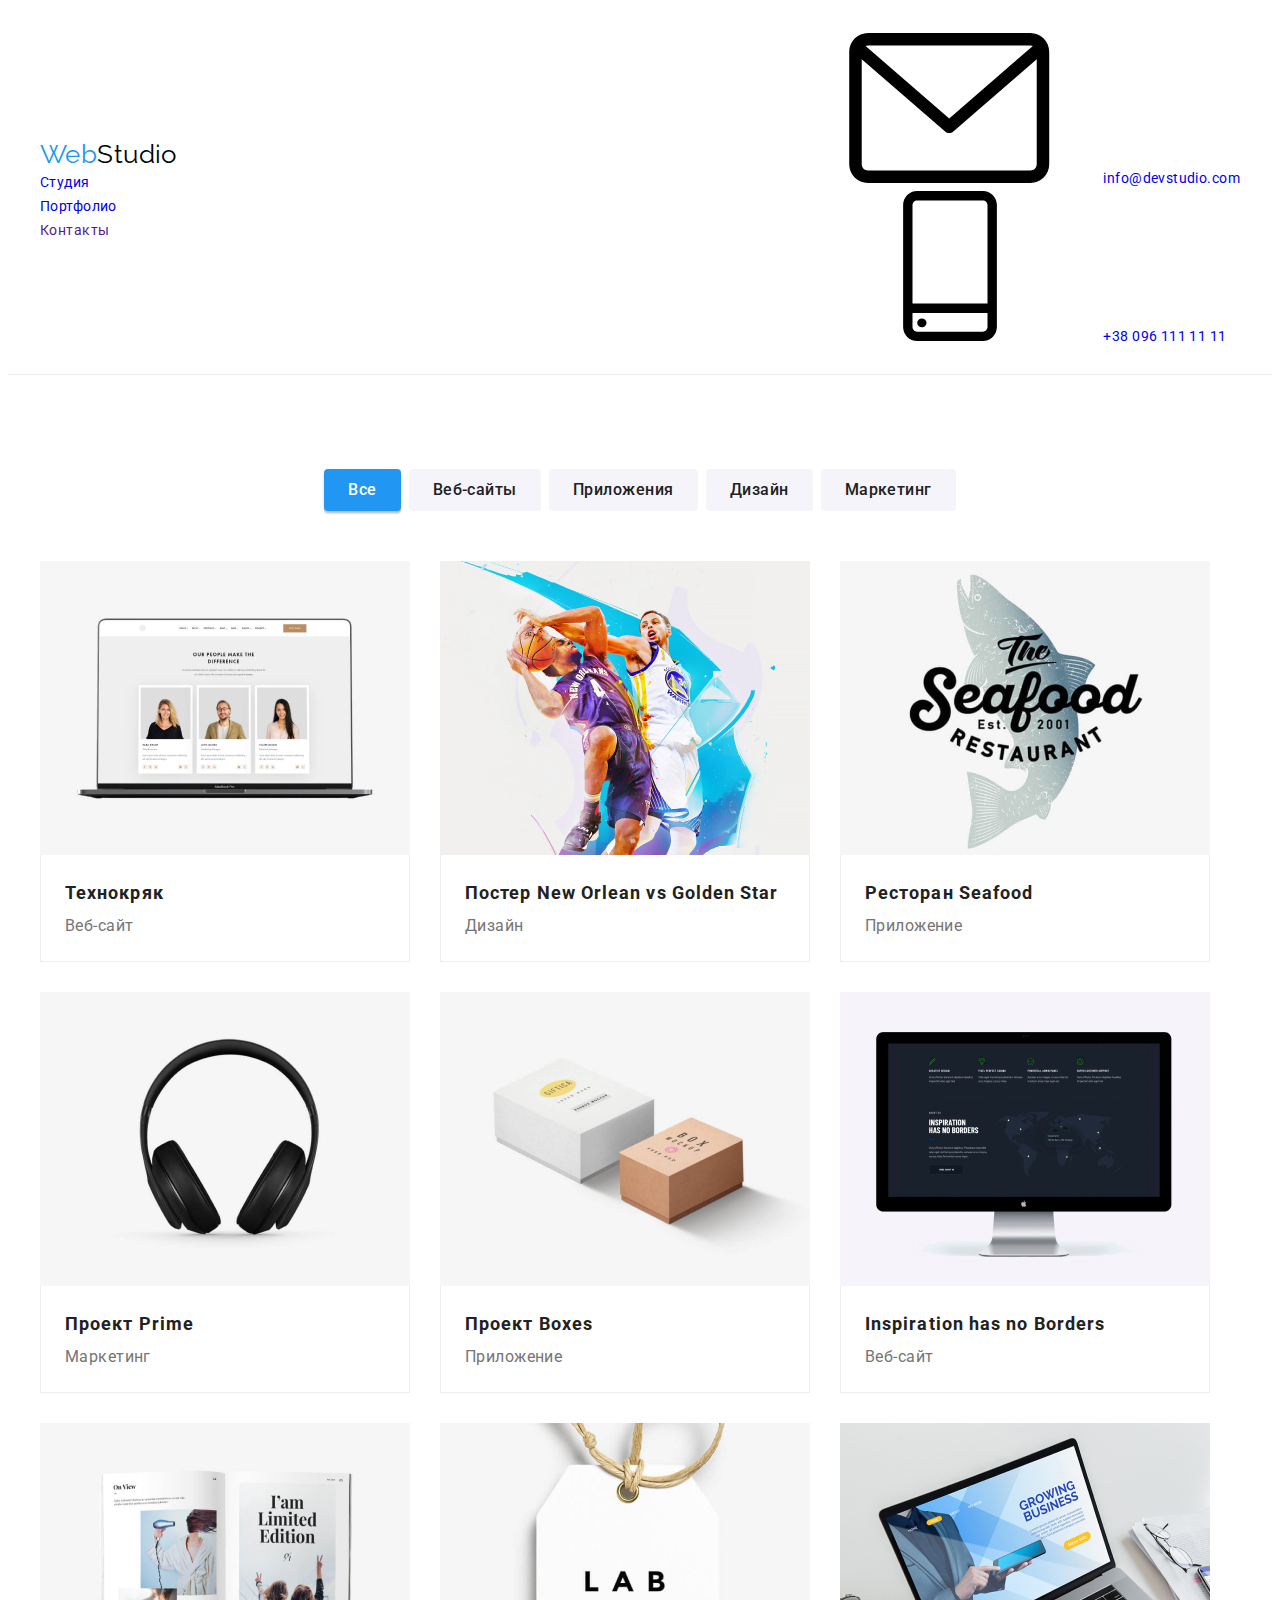
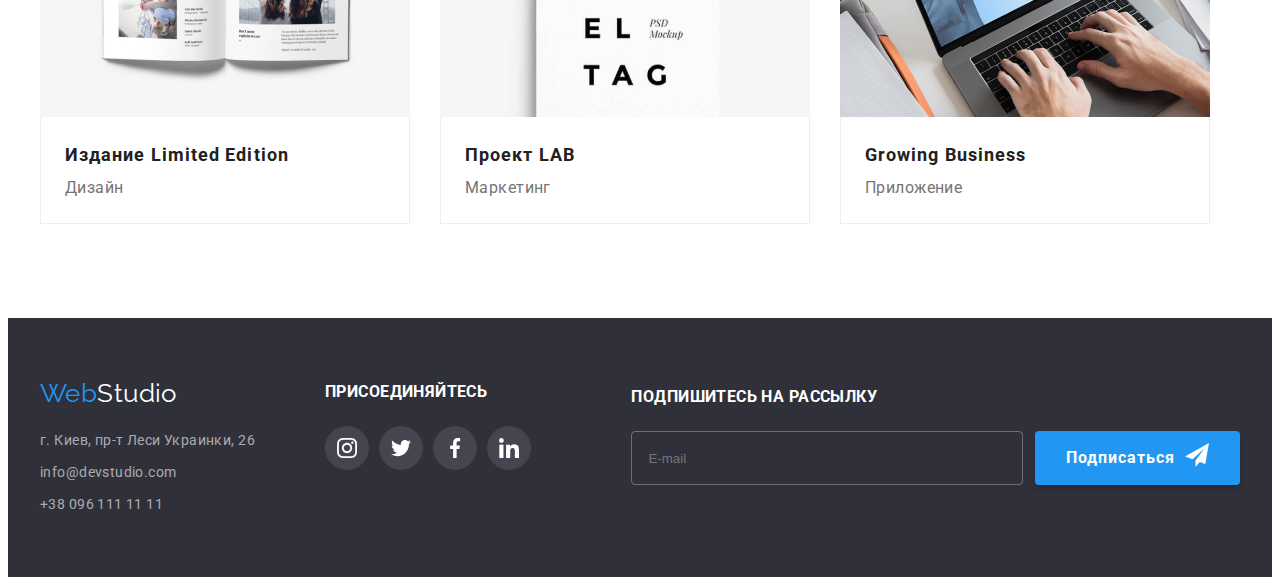
==== portfolio.html @ 953c584c "Initial commit" ====
<!DOCTYPE html>
<html lang="ru">
  <head>
    <meta charset="UTF-8" />
    <meta http-equiv="X-UA-Compatible" content="IE=edge" />
    <meta name="viewport" content="width=device-width, initial-scale=1.0" />
    <title>WebStudio</title>
    <link
      href="https://fonts.googleapis.com/css2?family=Raleway:wght@700&family=Roboto:wght@400;500;700;900&display=swap"
      rel="stylesheet"
    />
    <link
      rel="stylesheet"
      href="https://cdnjs.cloudflare.com/ajax/libs/modern-normalize/1.0.0/modern-normalize.min.css"
      integrity="sha512-ISS7cAi1PEhQ8jnbJpJZMd29NlhNj4AWYyLOSp2CE/CsHxTCu+r+t0D2yoJudVrd0/8fTVPUVDzY5Tvli75u/g=="
      crossorigin="anonymous"
      referrerpolicy="no-referrer"
    />
    <link rel="stylesheet" href="./css/main.min.css" />
    <link rel="stylesheet" href="./css/style.css" />
  </head>

  <body>
    <!-- хедер -->
    <header class="header">
      <div class="header__section container">
        <nav class="header__nav">
          <a href="./index.html" lang="en" class="logo link header__logo">
            <span class="logo-web link">Web</span>Studio
          </a>
          <ul class="list site__nav">
            <li class="site__nav-item">
              <a href="./index.html" class="link site__nav-link">Студия</a>
            </li>
            <li class="site__nav-item">
              <a href="./portfolio.html" class="link site__nav-link link-active">Портфолио</a>
            </li>
            <li class="site__nav-item"><a href="" class="link site__nav-link">Контакты</a></li>
          </ul>
        </nav>
        <ul class="list contact__nav">
          <li class="contact__nav-item">
            <a href="mailto:info@devstudio.com" class="contact__nav-link link">
              <svg class="contact__nav-mail">
                <use href="./images/symbol-defs.svg#icon-envelope"></use>
              </svg>
              info@devstudio.com</a
            >
          </li>
          <li class="contact__nav-item">
            <a href="tel:+380961111111" class="contact__nav-link link">
              <svg class="contact__nav-tel">
                <use href="./images/symbol-defs.svg#icon-smartphone"></use>
              </svg>
              +38 096 111 11 11</a
            >
          </li>
        </ul>
      </div>
    </header>
    <!-- наполнение -->
    <main>
      <section class="portfolio-page section">
        <div class="portfolio-container container">
          <h1 class="visually-hidden">Портфолио</h1>

          <ul class="list portfolio-button">
            <li class="btn-list">
              <button type="button" class="btn-active filter-button">Все</button>
            </li>
            <li class="btn-list"><button type="button" class="filter-button">Веб-сайты</button></li>
            <li class="btn-list">
              <button type="button" class="filter-button">Приложения</button>
            </li>
            <li class="btn-list">
              <button type="button" class="filter-button">Дизайн</button>
            </li>
            <li class="btn-list">
              <button type="button" class="filter-button">Маркетинг</button>
            </li>
          </ul>

          <ul class="portfolio-list list">
            <li class="portfolio-icons">
              <div class="portfolio-feed-group">
                <img src="./images/project1.jpg" alt="ноутбук" width="370" class="portfolio-img" />
                <p class="news-feed-overlay">
                  Ресурс предлагает комплексные предложения с разным уровнем функционала и сервисов.
                  Все это позволит посетителю получить исчерпывающие сведения о компании или частном
                  лице.
                </p>
              </div>
              <div class="portfolio-text-wraper">
                <h2 class="portfolio-title">Технокряк</h2>
                <p class="portfolio-text">Веб-сайт</p>
              </div>
            </li>

            <li class="portfolio-icons">
              <div class="portfolio-feed-group">
                <img
                  src="./images/project2.jpg"
                  alt=" баскетбольный постер"
                  width="370"
                  class="portfolio-img"
                />
                <p class="news-feed-overlay">
                  Ресурс предлагает комплексные предложения с разным уровнем функционала и сервисов.
                  Все это позволит посетителю получить исчерпывающие сведения о компании или частном
                  лице.
                </p>
              </div>

              <div class="portfolio-text-wraper">
                <h2 class="portfolio-title">Постер New Orlean vs Golden Star</h2>
                <p class="portfolio-text">Дизайн</p>
              </div>
            </li>
            <li class="portfolio-icons">
              <div class="portfolio-feed-group">
                <img
                  src="./images/project3.jpg"
                  alt="логотип ресторана"
                  width="370"
                  class="portfolio-img"
                />
                <p class="news-feed-overlay">
                  Ресурс предлагает комплексные предложения с разным уровнем функционала и сервисов.
                  Все это позволит посетителю получить исчерпывающие сведения о компании или частном
                  лице.
                </p>
              </div>

              <div class="portfolio-text-wraper">
                <h2 class="portfolio-title">Ресторан Seafood</h2>
                <p class="portfolio-text">Приложение</p>
              </div>
            </li>
            <li class="portfolio-icons">
              <div class="portfolio-feed-group">
                <img src="./images/project4.jpg" alt="наушники" width="370" class="portfolio-img" />
                <p class="news-feed-overlay">
                  Ресурс предлагает комплексные предложения с разным уровнем функционала и сервисов.
                  Все это позволит посетителю получить исчерпывающие сведения о компании или частном
                  лице.
                </p>
              </div>

              <div class="portfolio-text-wraper">
                <h2 class="portfolio-title">Проект Prime</h2>
                <p class="portfolio-text">Маркетинг</p>
              </div>
            </li>
            <li class="portfolio-icons">
              <div class="portfolio-feed-group">
                <img src="./images/project5.jpg" alt="каробки" width="370" class="portfolio-img" />

                <p class="news-feed-overlay">
                  Ресурс предлагает комплексные предложения с разным уровнем функционала и сервисов.
                  Все это позволит посетителю получить исчерпывающие сведения о компании или частном
                  лице.
                </p>
              </div>

              <div class="portfolio-text-wraper">
                <h2 class="portfolio-title">Проект Boxes</h2>
                <p class="portfolio-text">Приложение</p>
              </div>
            </li>
            <li class="portfolio-icons">
              <div class="portfolio-feed-group">
                <img src="./images/project6.jpg" alt="монитор" width="370" class="portfolio-img" />

                <p class="news-feed-overlay">
                  Ресурс предлагает комплексные предложения с разным уровнем функционала и сервисов.
                  Все это позволит посетителю получить исчерпывающие сведения о компании или частном
                  лице.
                </p>
              </div>

              <div class="portfolio-text-wraper">
                <h2 class="portfolio-title">Inspiration has no Borders</h2>
                <p class="portfolio-text">Веб-сайт</p>
              </div>
            </li>
            <li class="portfolio-icons">
              <div class="portfolio-feed-group">
                <img src="./images/project7.jpg" alt="журнал" width="370" class="portfolio-img" />

                <p class="news-feed-overlay">
                  Ресурс предлагает комплексные предложения с разным уровнем функционала и сервисов.
                  Все это позволит посетителю получить исчерпывающие сведения о компании или частном
                  лице.
                </p>
              </div>

              <div class="portfolio-text-wraper">
                <h2 class="portfolio-title">Издание Limited Edition</h2>
                <p class="portfolio-text">Дизайн</p>
              </div>
            </li>
            <li class="portfolio-icons">
              <div class="portfolio-feed-group">
                <img
                  src="./images/project8.jpg"
                  alt="не придумал"
                  width="370"
                  class="portfolio-img"
                />
                <p class="news-feed-overlay">
                  Ресурс предлагает комплексные предложения с разным уровнем функционала и сервисов.
                  Все это позволит посетителю получить исчерпывающие сведения о компании или частном
                  лице.
                </p>
              </div>

              <div class="portfolio-text-wraper">
                <h2 class="portfolio-title">Проект LAB</h2>
                <p class="portfolio-text">Маркетинг</p>
              </div>
            </li>
            <li class="portfolio-icons">
              <div class="portfolio-feed-group">
                <img src="./images/project9.jpg" alt="ноутбук" width="370" class="portfolio-img" />
                <p class="news-feed-overlay">
                  Ресурс предлагает комплексные предложения с разным уровнем функционала и сервисов.
                  Все это позволит посетителю получить исчерпывающие сведения о компании или частном
                  лице.
                </p>
              </div>

              <div class="portfolio-text-wraper">
                <h2 class="portfolio-title">Growing Business</h2>
                <p class="portfolio-text">Приложение</p>
              </div>
            </li>
          </ul>
        </div>
      </section>
    </main>

    <!-- футер -->

    <footer class="footer">
      <div class="footer-section container">
        <div class="footer-left">
          <div class="footer-logo-addree">
            <a href="./index.html" lang="en" class="footer-logo logo link">
              <span class="logo-web">Web</span>Studio
            </a>

            <address>
              <ul class="list">
                <li class="adress-list">
                  <a
                    href="https://goo.gl/maps/piqngm7oDQpEDh6u6"
                    target="_blank"
                    rel="noopener nofollow noreferrer"
                    class="link adress"
                  >
                    г. Киев, пр-т Леси Украинки, 26</a
                  >
                </li>
                <li class="adress-list">
                  <a href="mailto:info@devstudio.com" class="link footer-mail"
                    >info@devstudio.com</a
                  >
                </li>
                <li class="adress-list">
                  <a href="tel:+380961111111" class="link">+38 096 111 11 11</a>
                </li>
              </ul>
            </address>
          </div>

          <div class="footer-social">
            <h3 class="footer-title social-title">присоединяйтесь</h3>
            <ul class="list social-list">
              <li class="footer-social-list-item">
                <a class="footer-social-links" href="#">
                  <svg class="footer-social-list-icon">
                    <use href="./images/symbol-defs.svg#icon-instagram"></use>
                  </svg>
                </a>
              </li>
              <li class="footer-social-list-item">
                <a class="footer-social-links" href="#">
                  <svg class="footer-social-list-icon">
                    <use href="./images/symbol-defs.svg#icon-twitter"></use>
                  </svg>
                </a>
              </li>
              <li class="footer-social-list-item">
                <a class="footer-social-links" href="#">
                  <svg class="footer-social-list-icon">
                    <use href="./images/symbol-defs.svg#icon-facebook"></use>
                  </svg>
                </a>
              </li>
              <li class="footer-social-list-item">
                <a class="footer-social-links" href="#">
                  <svg class="footer-social-list-icon">
                    <use href="./images/symbol-defs.svg#icon-linkedin"></use>
                  </svg>
                </a>
              </li>
            </ul>
          </div>
        </div>

        <div class="footer-subscribe">
          <h3 class="footer-title">Подпишитесь на рассылку</h3>
          <form class="footer-subscribe-form">
            <label for="subscribe" class="visually-hidden">Подпишитесь на рассылку</label>
            <div class="footer-subscribe-wrapper">
              <input
                id="subscribe"
                class="footer-subscribe-input"
                type="mail"
                name="user-email"
                placeholder="E-mail"
                required
              />

              <button class="suscribe-btn" type="submit">
                <span class="btn-descr">Подписаться</span>
                <svg class="footer-subscribe-icon" width="24" height="24">
                  <use href="./images/symbol-defs.svg#icon-send"></use>
                </svg>
              </button>
            </div>
          </form>
        </div>
      </div>
    </footer>
  </body>
</html>
---- css/main.min.css ----
body{background-color:var(--bcg-color);color:var(--primary-text-color);font-family:roboto,sans-serif;letter-spacing:.03em;font-size:14px;line-height:1.71}.link{text-decoration:none}img{display:block}h1,h2,h3,h4,h5,h6,li,ul,a,p{margin-top:0;margin-bottom:0}button{cursor:pointer}.list{list-style:none;margin-bottom:0;margin-top:0;padding:0}.section{padding-top:94px;padding-bottom:94px}.container{max-width:1200px;padding:0 15px;margin-left:auto;margin-right:auto}:root{--primary-text-color: #757575;--title-text-color: #212121;--accent-color: #2196f3;--bcg-color: #ffffff;--logo-header: #000000;--logo-web: #2196f3;--logo-footer: #ffffff;--footer-hero: #2f303a;--footer-contacts: rgba(255, 255, 255, 0.6);--btn-bcg: #f5f4fa;--btn-white: #ffffff;--transition-dur-and-func: 0.25s cubic-bezier(0.4, 0, 0.2, 1)}.visually-hidden{position:absolute;width:1px;height:1px;margin:-1px;border:0;padding:0;white-space:nowrap;clip-path:inset(100%);clip:rect(0 0 0 0);overflow:hidden}.header{background-color:var(--bcg-color);border-bottom:1px solid #ececec}.header__section{display:flex;justify-content:space-between;align-items:center;padding-top:25px;padding-bottom:25px}.header__logo{color:var(--logo-header);margin-right:93px}.logo-web{color:var(--logo-web)}.header-nav{display:flex;align-items:center}.menu{display:flex}.menu.link-active{color:var(--accent-color);text-decoration:none;font-weight:500;letter-spacing:.02em}.menu-item:not(:last-child){margin-right:50px}.menu-link{color:var(--title-text-color);font-weight:500;line-height:1.14;letter-spacing:.02em;position:relative;transition:var(--transition-dur-and-func)}.menu-link:hover,.menu-link:focus{color:var(--accent-color)}.menu-link::after{content:"";width:0px;height:4px;background-color:var(--accent-color);border-radius:2px;position:absolute;bottom:0;left:0;transform:translateY(34px);transition:var(--transition-dur-and-func)}.contact{display:flex;align-items:center}.link-active::after,.site-nav__link:hover::after{width:100%}.contact{display:flex}.contact{display:flex;align-items:center}.contact:not(:last-child){margin-right:50px}.contact-link{color:var(--primary-text-color);font-weight:500;font-size:14px;line-height:1.14;transition:var(--transition-dur-and-func);display:flex;align-items:center}.contact-link:hover,.contact-link:focus{color:var(--accent-color)}.contact-mail{fill:currentColor;width:16px;height:16px;margin-right:10px}.contact-tel{fill:currentColor;width:16px;height:16px;margin-right:10px}.hero{background-color:#c4c4c4;background-image:linear-gradient(rgba(47, 48, 58, 0.4), rgba(47, 48, 58, 0.4)),url(../images/hero.jpg);background-repeat:no-repeat;background-position:50% 50%;padding:200px 0;margin-left:auto;margin-right:auto;text-align:center;background-size:cover;max-width:1600px}.hero-title{color:var(--logo-footer);font-weight:900;font-size:44px;line-height:1.36;text-align:center;letter-spacing:.06em;text-transform:uppercase;width:696px;margin-left:auto;margin-right:auto;margin-bottom:30px}.hero-container{margin-top:0;margin-bottom:0}.btn-hero{color:var(--bcg-color);background-color:var(--accent-color);border-color:rgba(0,0,0,0);font-weight:700;font-size:16px;line-height:1.87;padding:10px 32px;border-radius:4px;transition:var(--transition-dur-and-func)}.btn-hero:hover,.btn-hero:focus{color:var(--title-text-color);background-color:var(--btn-bcg);border-color:rgba(0,0,0,0)}.about-container{display:flex;justify-content:space-between}.about-left-side,.about-right-side{flex-basis:calc((100% - 30px)/2)}.about-right-side{padding-left:34px}.about-gallery{display:flex;justify-content:space-between}.about-section-description{margin-bottom:20px}.about-text{font-weight:400;font-size:14px;line-height:1.86;letter-spacing:.02em;color:var(--primary-text-color-theme-light);margin-bottom:40px}.ben-list-item{display:flex;gap:30px;flex-wrap:wrap}.ben-list-block{max-width:270px}.benefit-title{color:var(--title-text-color);font-size:14px;line-height:1.14;text-transform:uppercase;margin-bottom:10px}.ben-list-img{display:flex;justify-content:center;padding:25px 100px;margin-bottom:30px;background-color:#f5f4fa;border-radius:4px}.ben-list-icon{width:70px;height:70px}.ocupation{padding-top:0px}.ocupation__block-group{position:relative}.ocupation__block-list{width:calc((100% - 60px)/3)}.ocupation__block{display:flex;gap:30px;flex-wrap:wrap}.ocupation__block-deckription{position:absolute;bottom:0;left:0;padding:27px 0px;width:100%;background-color:rgba(47,48,58,.8);font-family:"Roboto";font-style:normal;font-weight:700;font-size:14px;line-height:16px;text-align:center;letter-spacing:.03em;text-transform:uppercase;color:#fff}.team-section{background-color:var(--btn-bcg)}.team-list{display:flex;gap:30px;flex-wrap:wrap}.team-block{max-width:270px;background-color:var(--bcg-color);box-shadow:0px 1px 3px rgba(0,0,0,.12),0px 1px 1px rgba(0,0,0,.14),0px 2px 1px rgba(0,0,0,.2);border-radius:0px 0px 4px 4px}.teammate-text-wraper{padding-top:30px;padding-bottom:30px;text-align:center}.teammate-name{color:var(--title-text-color);font-weight:500;font-size:16px;line-height:1.18;margin-bottom:10px}.teammate-occupation{font-size:16px;line-height:1.18;margin-bottom:16px}.team-social-list{display:flex;justify-content:center;padding-left:10px;padding-right:10px;column-gap:10px}.team-social-list-icon{width:20px;height:20px;fill:#afb1b8}.team-social-links{width:44px;height:44px;background-color:rgba(255,255,255,.1);border-radius:50%;display:flex;justify-content:center;align-items:center;transition:var(--transition-dur-and-func)}.team-social-links:hover .team-social-list-icon,.team-social-links:focus .team-social-list-icon{fill:var(--bcg-color)}.team-social-links:hover,.team-social-links:focus{background-color:var(--accent-color)}.clients{display:flex;justify-content:space-between}.client-links{display:block;padding:16px 32px}.clients-list{border:1px solid #afb1b8;border-radius:4px;transition:border var(--transition-dur-and-func)}.clients-list:hover .clients-icon,.clients-list:focus .clients-icon{fill:var(--accent-color)}.clients-list:hover,.clients-list:focus{border:1px solid var(--accent-color)}.clients-icon{fill:#afb1b8;width:106px;height:60px;transition:fill var(--transition-dur-and-func)}.portfolio-button{font-weight:500;font-size:16px;line-height:1.62;display:flex;justify-content:center;margin-bottom:50px;flex-wrap:wrap}.portfolio-button.filter-button:hover,.portfolio-button.filter-button:focus{color:var(--btn-white);background-color:var(--accent-color);box-shadow:0px 3px 1px rgba(0,0,0,.1),0px 1px 2px rgba(0,0,0,.08),0px 2px 2px rgba(0,0,0,.12)}.filter-button{color:var(--title-text-color);background-color:var(--btn-bcg);border-color:rgba(0,0,0,0);font-family:"Roboto";font-weight:500;font-size:16px;line-height:1.62;text-align:center;letter-spacing:.03em;padding:6px 22px;border-radius:4px;transition:background-color var(--transition-dur-and-func)}.btn-list:not(:last-child){margin-right:8px}.portfolio-title{color:var(--title-text-color);letter-spacing:.06em;font-size:18px;line-height:2}.portfolio-list{display:flex;flex-wrap:wrap;gap:30px}.portfolio-icons{width:370px}.portfolio-icons:hover .news-feed-overlay{transform:translateY(0)}.portfolio-text-wraper{padding:20px 24px;border:1px solid #eee;border-top:none}.portfolio-feed-group{position:relative;overflow:hidden}.news-feed-overlay{font-family:"Roboto";font-weight:400;font-size:18px;line-height:1.56em;letter-spacing:.03em;color:var(--bcg-color);position:absolute;top:0;left:0;width:100%;height:100%;padding:20px;padding-top:63px;background-color:var(--accent-color);transform:translateY(100%);transition:var(--transition-dur-and-func)}.portfolio-text{font-size:16px;line-height:1.88}.btn-active{color:var(--bcg-color);background-color:var(--accent-color);border-color:rgba(0,0,0,0);font-family:"Roboto";font-weight:500;font-size:16px;line-height:1.62;text-align:center;letter-spacing:.03em;box-shadow:0px 3px 1px rgba(0,0,0,.1),0px 1px 2px rgba(0,0,0,.08),0px 2px 2px rgba(0,0,0,.12)}.portfolio-icons:hover{box-shadow:0px 1px 1px rgba(0,0,0,.12),0px 4px 4px rgba(0,0,0,.06),1px 4px 6px rgba(0,0,0,.16);transition:var(--transition-dur-and-func) box-shadow}.footer-logo{color:var(--logo-footer);margin-bottom:20px}.adress-list{margin-bottom:8px;display:block}.adress-list:nth-child(3){margin-bottom:0}.adress-list .adress{color:var(--logo-footer);font-family:"Roboto";font-style:normal;font-weight:400;font-size:14px;line-height:1.71}.adress-list .link{font-family:"Roboto";font-style:normal;font-weight:400;font-size:14px;line-height:1.71;color:var(--footer-contacts)}.adress-list .link:focus,.adress-list .link:hover{color:var(--accent-color);font-family:"Roboto";font-style:normal;font-weight:400;font-size:14px;line-height:1.71}.footer{background-color:var(--footer-hero);padding-top:60px;padding-bottom:60px}.footer-section{display:flex;align-items:baseline;justify-content:space-between}.footer-left{display:flex}.footer-social{padding:0%;margin-left:70px}.footer-title{text-transform:uppercase;color:var(--bcg-color);margin-bottom:20px}.social-list{display:flex}.footer-social-list-item:not(:last-child){margin-right:10px}.footer-social-list-icon{width:20px;height:20px;fill:var(--bcg-color)}.footer-social-links{width:44px;height:44px;background-color:rgba(255,255,255,.1);border-radius:50%;display:flex;justify-content:center;align-items:center;transition:var(--transition-dur-and-func)}.footer-social-links:hover,.footer-social-links:focus{background-color:var(--accent-color)}.footer-subscribe{display:block}.suscribe-btn{display:flex;padding:10px 29px;background-color:var(--accent-color);box-shadow:0px 4px 4px rgba(0,0,0,.15);border-radius:4px;border-color:rgba(0,0,0,0)}.suscribe-btn:hover,.suscribe-btn:focus{background-color:#188ce8}.btn-descr{font-family:"Roboto";font-weight:700;font-size:16px;line-height:30px;letter-spacing:.06em;margin-right:10px;color:var(--bcg-color)}.footer-subscribe-wrapper{display:flex}.footer-subscribe-input{width:358px;border:1px solid rgba(255,255,255,.3);border-radius:4px;margin-right:12px;padding:15px 16px;background-color:rgba(0,0,0,0);transition:bacground-color var(--transition-dur-and-func)}.footer-subscribe-input:focus{outline:rgba(0,0,0,0)}.backdrop{position:fixed;left:0;top:0;width:100%;height:100%;background-color:rgba(0,0,0,.2);z-index:9999;transition:opacity 250ms linear,visibility 250ms linear}.backdrop.is-hidden{opacity:0;visibility:hidden;pointer-events:none}.modal-form-submit-btn{box-shadow:0px 4px 4px rgba(0,0,0,.15);border-radius:4px;border:solid var(--accent-color);color:var(--bcg-color);background-color:var(--accent-color);padding:10px 55px;box-sizing:border-box;display:block;font-family:"Roboto";font-weight:700;font-size:16px;line-height:30px;letter-spacing:.06em;margin-left:auto;margin-right:auto;transition:background-color var(--transition-dur-and-func)}.modal-form-submit-btn:hover,.modal-form-submit-btn:focus{background-color:#188ce8}.modal-title{margin-bottom:12px;font-family:"Roboto";font-weight:700;font-size:20px;line-height:23px;text-align:center;letter-spacing:.03em;color:var(--title-text-color)}.modal-input{display:block;width:100%;padding:12px 40px;background-color:rgba(0,0,0,0);border:1px solid rgba(33,33,33,.2);border-radius:4px}.modal-input:focus{border-color:var(--accent-color);outline:rgba(0,0,0,0);background-color:rgba(0,0,0,0)}.modal-inputfocus+.modal-form-icon{fill:var(--accent-color)}.contact-form-field{display:flex;flex-direction:column;width:100%}.modal-form-icon{display:block;position:absolute;top:50%;left:12px;transform:translateY(-50%)}.modal-form-input-wraper{position:relative;margin-bottom:10px}.contact-form-desc{margin-bottom:4px}.modal-forn-checkbox{display:block}.modal-form-checkbox-desc{display:flex;margin-bottom:30px;align-items:center;justify-content:center}.modal-form-checkbox-desc::before{content:"";display:block;width:16px;height:16px;box-sizing:border-box;cursor:pointer;background-image:url(../images/border-checkbox.svg);background-repeat:no-repeat;margin-right:8px}.modal-form-checkbox-desc:checked+.modal-form-checkbox-desc::before{background-image:url(../images/icon-check.svg);background-repeat:no-repeat;border:rgba(0,0,0,0)}.user-policy-link{color:#2196f3}.modal-message{width:448px;height:120px;resize:none;border:1px solid rgba(33,33,33,.2);border-radius:4px;padding:12px 16px;background-color:rgba(0,0,0,0);margin-bottom:20px}.modal-message:focus{border-color:var(--accent-color);outline:rgba(0,0,0,0);background-color:rgba(0,0,0,0)}.modal-section{width:528px;background-color:var(--bcg-color);box-shadow:0px 1px 3px rgba(0,0,0,.12),0px 1px 1px rgba(0,0,0,.14),0px 2px 1px rgba(0,0,0,.2);border-radius:4px;position:absolute;top:50%;left:50%;transform:translate(-50%, -50%);padding:40px}.modal-close-btn{position:absolute;right:8px;top:8px;background-color:rgba(0,0,0,0);border-radius:50%;width:30px;height:30px;border:1px solid rgba(0,0,0,.1);padding:0;display:flex;justify-content:center;align-items:center}.section-title{color:var(--title-text-color);font-size:36px;line-height:1.16;text-align:center;margin-bottom:50px}.logo{font-family:Raleway,sans-serif;font-size:26px;line-height:1.2;display:block}.logo-web{color:var(--logo-web)}/*# sourceMappingURL=main.min.css.map */
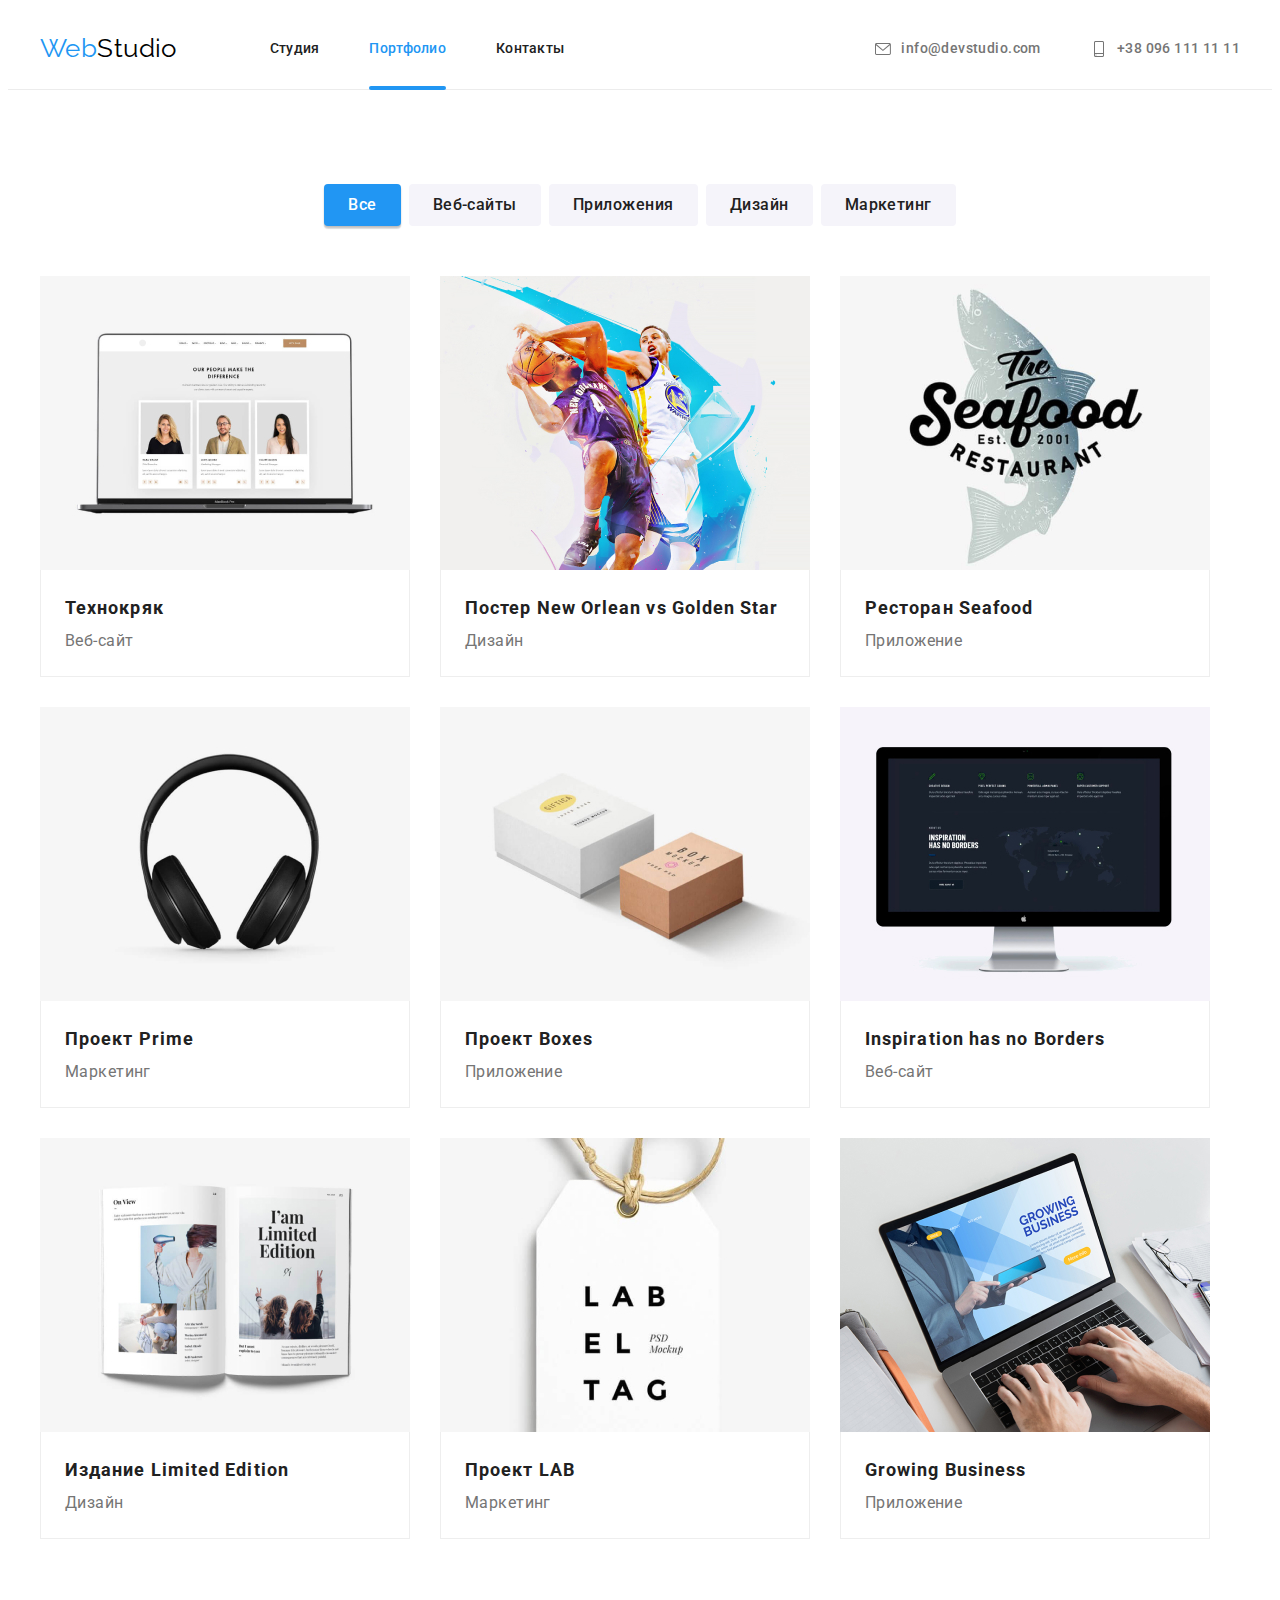
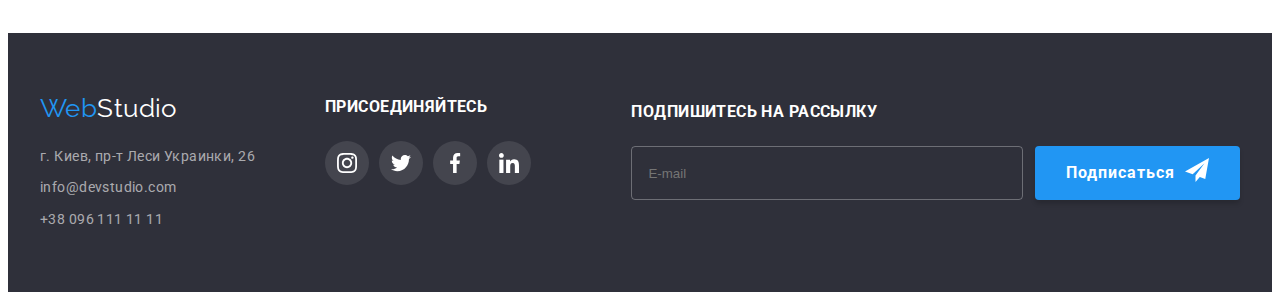
==== commit 6590c2f2: "1" ====
--- a/portfolio.html
+++ b/portfolio.html
@@ -24,32 +24,32 @@
     <!-- хедер -->
     <header class="header">
       <div class="header__section container">
-        <nav class="header__nav">
+        <nav class="header-nav">
           <a href="./index.html" lang="en" class="logo link header__logo">
             <span class="logo-web link">Web</span>Studio
           </a>
-          <ul class="list site__nav">
-            <li class="site__nav-item">
-              <a href="./index.html" class="link site__nav-link">Студия</a>
-            </li>
-            <li class="site__nav-item">
-              <a href="./portfolio.html" class="link site__nav-link link-active">Портфолио</a>
-            </li>
-            <li class="site__nav-item"><a href="" class="link site__nav-link">Контакты</a></li>
+          <ul class="list menu">
+            <li class="menu-item">
+              <a href="./index.html" class="link menu-link">Студия</a>
+            </li>
+            <li class="menu-item">
+              <a href="./portfolio.html" class="link menu-link link-active">Портфолио</a>
+            </li>
+            <li class="menu-item"><a href="" class="link menu-link">Контакты</a></li>
           </ul>
         </nav>
-        <ul class="list contact__nav">
-          <li class="contact__nav-item">
-            <a href="mailto:info@devstudio.com" class="contact__nav-link link">
-              <svg class="contact__nav-mail">
+        <ul class="list contact">
+          <li class="contact__list">
+            <a href="mailto:info@devstudio.com" class="contact-link link">
+              <svg class="contact-mail">
                 <use href="./images/symbol-defs.svg#icon-envelope"></use>
               </svg>
               info@devstudio.com</a
             >
           </li>
-          <li class="contact__nav-item">
-            <a href="tel:+380961111111" class="contact__nav-link link">
-              <svg class="contact__nav-tel">
+          <li class="contact__list">
+            <a href="tel:+380961111111" class="contact-link link">
+              <svg class="contact-tel">
                 <use href="./images/symbol-defs.svg#icon-smartphone"></use>
               </svg>
               +38 096 111 11 11</a
--- a/css/main.min.css
+++ b/css/main.min.css
@@ -1 +1 @@
-body{background-color:var(--bcg-color);color:var(--primary-text-color);font-family:roboto,sans-serif;letter-spacing:.03em;font-size:14px;line-height:1.71}.link{text-decoration:none}img{display:block}h1,h2,h3,h4,h5,h6,li,ul,a,p{margin-top:0;margin-bottom:0}button{cursor:pointer}.list{list-style:none;margin-bottom:0;margin-top:0;padding:0}.section{padding-top:94px;padding-bottom:94px}.container{max-width:1200px;padding:0 15px;margin-left:auto;margin-right:auto}:root{--primary-text-color: #757575;--title-text-color: #212121;--accent-color: #2196f3;--bcg-color: #ffffff;--logo-header: #000000;--logo-web: #2196f3;--logo-footer: #ffffff;--footer-hero: #2f303a;--footer-contacts: rgba(255, 255, 255, 0.6);--btn-bcg: #f5f4fa;--btn-white: #ffffff;--transition-dur-and-func: 0.25s cubic-bezier(0.4, 0, 0.2, 1)}.visually-hidden{position:absolute;width:1px;height:1px;margin:-1px;border:0;padding:0;white-space:nowrap;clip-path:inset(100%);clip:rect(0 0 0 0);overflow:hidden}.header{background-color:var(--bcg-color);border-bottom:1px solid #ececec}.header__section{display:flex;justify-content:space-between;align-items:center;padding-top:25px;padding-bottom:25px}.header__logo{color:var(--logo-header);margin-right:93px}.logo-web{color:var(--logo-web)}.header-nav{display:flex;align-items:center}.menu{display:flex}.menu.link-active{color:var(--accent-color);text-decoration:none;font-weight:500;letter-spacing:.02em}.menu-item:not(:last-child){margin-right:50px}.menu-link{color:var(--title-text-color);font-weight:500;line-height:1.14;letter-spacing:.02em;position:relative;transition:var(--transition-dur-and-func)}.menu-link:hover,.menu-link:focus{color:var(--accent-color)}.menu-link::after{content:"";width:0px;height:4px;background-color:var(--accent-color);border-radius:2px;position:absolute;bottom:0;left:0;transform:translateY(34px);transition:var(--transition-dur-and-func)}.contact{display:flex;align-items:center}.link-active::after,.site-nav__link:hover::after{width:100%}.contact{display:flex}.contact{display:flex;align-items:center}.contact:not(:last-child){margin-right:50px}.contact-link{color:var(--primary-text-color);font-weight:500;font-size:14px;line-height:1.14;transition:var(--transition-dur-and-func);display:flex;align-items:center}.contact-link:hover,.contact-link:focus{color:var(--accent-color)}.contact-mail{fill:currentColor;width:16px;height:16px;margin-right:10px}.contact-tel{fill:currentColor;width:16px;height:16px;margin-right:10px}.hero{background-color:#c4c4c4;background-image:linear-gradient(rgba(47, 48, 58, 0.4), rgba(47, 48, 58, 0.4)),url(../images/hero.jpg);background-repeat:no-repeat;background-position:50% 50%;padding:200px 0;margin-left:auto;margin-right:auto;text-align:center;background-size:cover;max-width:1600px}.hero-title{color:var(--logo-footer);font-weight:900;font-size:44px;line-height:1.36;text-align:center;letter-spacing:.06em;text-transform:uppercase;width:696px;margin-left:auto;margin-right:auto;margin-bottom:30px}.hero-container{margin-top:0;margin-bottom:0}.btn-hero{color:var(--bcg-color);background-color:var(--accent-color);border-color:rgba(0,0,0,0);font-weight:700;font-size:16px;line-height:1.87;padding:10px 32px;border-radius:4px;transition:var(--transition-dur-and-func)}.btn-hero:hover,.btn-hero:focus{color:var(--title-text-color);background-color:var(--btn-bcg);border-color:rgba(0,0,0,0)}.about-container{display:flex;justify-content:space-between}.about-left-side,.about-right-side{flex-basis:calc((100% - 30px)/2)}.about-right-side{padding-left:34px}.about-gallery{display:flex;justify-content:space-between}.about-section-description{margin-bottom:20px}.about-text{font-weight:400;font-size:14px;line-height:1.86;letter-spacing:.02em;color:var(--primary-text-color-theme-light);margin-bottom:40px}.ben-list-item{display:flex;gap:30px;flex-wrap:wrap}.ben-list-block{max-width:270px}.benefit-title{color:var(--title-text-color);font-size:14px;line-height:1.14;text-transform:uppercase;margin-bottom:10px}.ben-list-img{display:flex;justify-content:center;padding:25px 100px;margin-bottom:30px;background-color:#f5f4fa;border-radius:4px}.ben-list-icon{width:70px;height:70px}.ocupation{padding-top:0px}.ocupation__block-group{position:relative}.ocupation__block-list{width:calc((100% - 60px)/3)}.ocupation__block{display:flex;gap:30px;flex-wrap:wrap}.ocupation__block-deckription{position:absolute;bottom:0;left:0;padding:27px 0px;width:100%;background-color:rgba(47,48,58,.8);font-family:"Roboto";font-style:normal;font-weight:700;font-size:14px;line-height:16px;text-align:center;letter-spacing:.03em;text-transform:uppercase;color:#fff}.team-section{background-color:var(--btn-bcg)}.team-list{display:flex;gap:30px;flex-wrap:wrap}.team-block{max-width:270px;background-color:var(--bcg-color);box-shadow:0px 1px 3px rgba(0,0,0,.12),0px 1px 1px rgba(0,0,0,.14),0px 2px 1px rgba(0,0,0,.2);border-radius:0px 0px 4px 4px}.teammate-text-wraper{padding-top:30px;padding-bottom:30px;text-align:center}.teammate-name{color:var(--title-text-color);font-weight:500;font-size:16px;line-height:1.18;margin-bottom:10px}.teammate-occupation{font-size:16px;line-height:1.18;margin-bottom:16px}.team-social-list{display:flex;justify-content:center;padding-left:10px;padding-right:10px;column-gap:10px}.team-social-list-icon{width:20px;height:20px;fill:#afb1b8}.team-social-links{width:44px;height:44px;background-color:rgba(255,255,255,.1);border-radius:50%;display:flex;justify-content:center;align-items:center;transition:var(--transition-dur-and-func)}.team-social-links:hover .team-social-list-icon,.team-social-links:focus .team-social-list-icon{fill:var(--bcg-color)}.team-social-links:hover,.team-social-links:focus{background-color:var(--accent-color)}.clients{display:flex;justify-content:space-between}.client-links{display:block;padding:16px 32px}.clients-list{border:1px solid #afb1b8;border-radius:4px;transition:border var(--transition-dur-and-func)}.clients-list:hover .clients-icon,.clients-list:focus .clients-icon{fill:var(--accent-color)}.clients-list:hover,.clients-list:focus{border:1px solid var(--accent-color)}.clients-icon{fill:#afb1b8;width:106px;height:60px;transition:fill var(--transition-dur-and-func)}.portfolio-button{font-weight:500;font-size:16px;line-height:1.62;display:flex;justify-content:center;margin-bottom:50px;flex-wrap:wrap}.portfolio-button.filter-button:hover,.portfolio-button.filter-button:focus{color:var(--btn-white);background-color:var(--accent-color);box-shadow:0px 3px 1px rgba(0,0,0,.1),0px 1px 2px rgba(0,0,0,.08),0px 2px 2px rgba(0,0,0,.12)}.filter-button{color:var(--title-text-color);background-color:var(--btn-bcg);border-color:rgba(0,0,0,0);font-family:"Roboto";font-weight:500;font-size:16px;line-height:1.62;text-align:center;letter-spacing:.03em;padding:6px 22px;border-radius:4px;transition:background-color var(--transition-dur-and-func)}.btn-list:not(:last-child){margin-right:8px}.portfolio-title{color:var(--title-text-color);letter-spacing:.06em;font-size:18px;line-height:2}.portfolio-list{display:flex;flex-wrap:wrap;gap:30px}.portfolio-icons{width:370px}.portfolio-icons:hover .news-feed-overlay{transform:translateY(0)}.portfolio-text-wraper{padding:20px 24px;border:1px solid #eee;border-top:none}.portfolio-feed-group{position:relative;overflow:hidden}.news-feed-overlay{font-family:"Roboto";font-weight:400;font-size:18px;line-height:1.56em;letter-spacing:.03em;color:var(--bcg-color);position:absolute;top:0;left:0;width:100%;height:100%;padding:20px;padding-top:63px;background-color:var(--accent-color);transform:translateY(100%);transition:var(--transition-dur-and-func)}.portfolio-text{font-size:16px;line-height:1.88}.btn-active{color:var(--bcg-color);background-color:var(--accent-color);border-color:rgba(0,0,0,0);font-family:"Roboto";font-weight:500;font-size:16px;line-height:1.62;text-align:center;letter-spacing:.03em;box-shadow:0px 3px 1px rgba(0,0,0,.1),0px 1px 2px rgba(0,0,0,.08),0px 2px 2px rgba(0,0,0,.12)}.portfolio-icons:hover{box-shadow:0px 1px 1px rgba(0,0,0,.12),0px 4px 4px rgba(0,0,0,.06),1px 4px 6px rgba(0,0,0,.16);transition:var(--transition-dur-and-func) box-shadow}.footer-logo{color:var(--logo-footer);margin-bottom:20px}.adress-list{margin-bottom:8px;display:block}.adress-list:nth-child(3){margin-bottom:0}.adress-list .adress{color:var(--logo-footer);font-family:"Roboto";font-style:normal;font-weight:400;font-size:14px;line-height:1.71}.adress-list .link{font-family:"Roboto";font-style:normal;font-weight:400;font-size:14px;line-height:1.71;color:var(--footer-contacts)}.adress-list .link:focus,.adress-list .link:hover{color:var(--accent-color);font-family:"Roboto";font-style:normal;font-weight:400;font-size:14px;line-height:1.71}.footer{background-color:var(--footer-hero);padding-top:60px;padding-bottom:60px}.footer-section{display:flex;align-items:baseline;justify-content:space-between}.footer-left{display:flex}.footer-social{padding:0%;margin-left:70px}.footer-title{text-transform:uppercase;color:var(--bcg-color);margin-bottom:20px}.social-list{display:flex}.footer-social-list-item:not(:last-child){margin-right:10px}.footer-social-list-icon{width:20px;height:20px;fill:var(--bcg-color)}.footer-social-links{width:44px;height:44px;background-color:rgba(255,255,255,.1);border-radius:50%;display:flex;justify-content:center;align-items:center;transition:var(--transition-dur-and-func)}.footer-social-links:hover,.footer-social-links:focus{background-color:var(--accent-color)}.footer-subscribe{display:block}.suscribe-btn{display:flex;padding:10px 29px;background-color:var(--accent-color);box-shadow:0px 4px 4px rgba(0,0,0,.15);border-radius:4px;border-color:rgba(0,0,0,0)}.suscribe-btn:hover,.suscribe-btn:focus{background-color:#188ce8}.btn-descr{font-family:"Roboto";font-weight:700;font-size:16px;line-height:30px;letter-spacing:.06em;margin-right:10px;color:var(--bcg-color)}.footer-subscribe-wrapper{display:flex}.footer-subscribe-input{width:358px;border:1px solid rgba(255,255,255,.3);border-radius:4px;margin-right:12px;padding:15px 16px;background-color:rgba(0,0,0,0);transition:bacground-color var(--transition-dur-and-func)}.footer-subscribe-input:focus{outline:rgba(0,0,0,0)}.backdrop{position:fixed;left:0;top:0;width:100%;height:100%;background-color:rgba(0,0,0,.2);z-index:9999;transition:opacity 250ms linear,visibility 250ms linear}.backdrop.is-hidden{opacity:0;visibility:hidden;pointer-events:none}.modal-form-submit-btn{box-shadow:0px 4px 4px rgba(0,0,0,.15);border-radius:4px;border:solid var(--accent-color);color:var(--bcg-color);background-color:var(--accent-color);padding:10px 55px;box-sizing:border-box;display:block;font-family:"Roboto";font-weight:700;font-size:16px;line-height:30px;letter-spacing:.06em;margin-left:auto;margin-right:auto;transition:background-color var(--transition-dur-and-func)}.modal-form-submit-btn:hover,.modal-form-submit-btn:focus{background-color:#188ce8}.modal-title{margin-bottom:12px;font-family:"Roboto";font-weight:700;font-size:20px;line-height:23px;text-align:center;letter-spacing:.03em;color:var(--title-text-color)}.modal-input{display:block;width:100%;padding:12px 40px;background-color:rgba(0,0,0,0);border:1px solid rgba(33,33,33,.2);border-radius:4px}.modal-input:focus{border-color:var(--accent-color);outline:rgba(0,0,0,0);background-color:rgba(0,0,0,0)}.modal-inputfocus+.modal-form-icon{fill:var(--accent-color)}.contact-form-field{display:flex;flex-direction:column;width:100%}.modal-form-icon{display:block;position:absolute;top:50%;left:12px;transform:translateY(-50%)}.modal-form-input-wraper{position:relative;margin-bottom:10px}.contact-form-desc{margin-bottom:4px}.modal-forn-checkbox{display:block}.modal-form-checkbox-desc{display:flex;margin-bottom:30px;align-items:center;justify-content:center}.modal-form-checkbox-desc::before{content:"";display:block;width:16px;height:16px;box-sizing:border-box;cursor:pointer;background-image:url(../images/border-checkbox.svg);background-repeat:no-repeat;margin-right:8px}.modal-form-checkbox-desc:checked+.modal-form-checkbox-desc::before{background-image:url(../images/icon-check.svg);background-repeat:no-repeat;border:rgba(0,0,0,0)}.user-policy-link{color:#2196f3}.modal-message{width:448px;height:120px;resize:none;border:1px solid rgba(33,33,33,.2);border-radius:4px;padding:12px 16px;background-color:rgba(0,0,0,0);margin-bottom:20px}.modal-message:focus{border-color:var(--accent-color);outline:rgba(0,0,0,0);background-color:rgba(0,0,0,0)}.modal-section{width:528px;background-color:var(--bcg-color);box-shadow:0px 1px 3px rgba(0,0,0,.12),0px 1px 1px rgba(0,0,0,.14),0px 2px 1px rgba(0,0,0,.2);border-radius:4px;position:absolute;top:50%;left:50%;transform:translate(-50%, -50%);padding:40px}.modal-close-btn{position:absolute;right:8px;top:8px;background-color:rgba(0,0,0,0);border-radius:50%;width:30px;height:30px;border:1px solid rgba(0,0,0,.1);padding:0;display:flex;justify-content:center;align-items:center}.section-title{color:var(--title-text-color);font-size:36px;line-height:1.16;text-align:center;margin-bottom:50px}.logo{font-family:Raleway,sans-serif;font-size:26px;line-height:1.2;display:block}.logo-web{color:var(--logo-web)}/*# sourceMappingURL=main.min.css.map */+body{background-color:var(--bcg-color);color:var(--primary-text-color);font-family:roboto,sans-serif;letter-spacing:.03em;font-size:14px;line-height:1.71}.link{text-decoration:none}img{display:block}h1,h2,h3,h4,h5,h6,li,ul,a,p{margin-top:0;margin-bottom:0}button{cursor:pointer}.list{list-style:none;margin-bottom:0;margin-top:0;padding:0}.section{padding-top:94px;padding-bottom:94px}.container{max-width:1200px;padding:0 15px;margin-left:auto;margin-right:auto}:root{--primary-text-color: #757575;--title-text-color: #212121;--accent-color: #2196f3;--bcg-color: #ffffff;--logo-header: #000000;--logo-web: #2196f3;--logo-footer: #ffffff;--footer-hero: #2f303a;--footer-contacts: rgba(255, 255, 255, 0.6);--btn-bcg: #f5f4fa;--btn-white: #ffffff;--transition-dur-and-func: 0.25s cubic-bezier(0.4, 0, 0.2, 1)}.visually-hidden{position:absolute;width:1px;height:1px;margin:-1px;border:0;padding:0;white-space:nowrap;clip-path:inset(100%);clip:rect(0 0 0 0);overflow:hidden}.header{background-color:var(--bcg-color);border-bottom:1px solid #ececec}.header__section{display:flex;justify-content:space-between;align-items:center;padding-top:25px;padding-bottom:25px}.header__logo{color:var(--logo-header);margin-right:93px}.logo-web{color:var(--logo-web)}.header-nav{display:flex;align-items:center}.menu{display:flex}.menu-item:not(:last-child){margin-right:50px}.menu-link{color:var(--title-text-color);font-weight:500;line-height:1.14;letter-spacing:.02em;position:relative;transition:var(--transition-dur-and-func)}.menu-link:hover,.menu-link:focus{color:var(--accent-color)}.menu-link::after{content:"";width:0px;height:4px;background-color:var(--accent-color);border-radius:2px;position:absolute;bottom:0;left:0;transform:translateY(34px);transition:var(--transition-dur-and-func)}.link-active{color:var(--accent-color);text-decoration:none;font-weight:500;letter-spacing:.02em}.link-active::after,.menu-link:hover::after{width:100%}.contact{display:flex;align-items:center}.contact{display:flex}.contact__list{display:flex;align-items:center}.contact__list:not(:last-child){margin-right:50px}.contact-link{color:var(--primary-text-color);font-weight:500;font-size:14px;line-height:1.14;transition:var(--transition-dur-and-func);display:flex;align-items:center}.contact-link:hover,.contact-link:focus{color:var(--accent-color)}.contact-mail{fill:currentColor;width:16px;height:16px;margin-right:10px}.contact-tel{fill:currentColor;width:16px;height:16px;margin-right:10px}.hero{background-color:#c4c4c4;background-image:linear-gradient(rgba(47, 48, 58, 0.4), rgba(47, 48, 58, 0.4)),url(../images/hero.jpg);background-repeat:no-repeat;background-position:50% 50%;padding:200px 0;margin-left:auto;margin-right:auto;text-align:center;background-size:cover;max-width:1600px}.hero-title{color:var(--logo-footer);font-weight:900;font-size:44px;line-height:1.36;text-align:center;letter-spacing:.06em;text-transform:uppercase;width:696px;margin-left:auto;margin-right:auto;margin-bottom:30px}.hero-container{margin-top:0;margin-bottom:0}.btn-hero{color:var(--bcg-color);background-color:var(--accent-color);border-color:rgba(0,0,0,0);font-weight:700;font-size:16px;line-height:1.87;padding:10px 32px;border-radius:4px;transition:var(--transition-dur-and-func)}.btn-hero:hover,.btn-hero:focus{color:var(--title-text-color);background-color:var(--btn-bcg);border-color:rgba(0,0,0,0)}.about-container{display:flex;justify-content:space-between}.about-left-side,.about-right-side{flex-basis:calc((100% - 30px)/2)}.about-right-side{padding-left:34px}.about-gallery{display:flex;justify-content:space-between}.about-section-description{margin-bottom:20px}.about-text{font-weight:400;font-size:14px;line-height:1.86;letter-spacing:.02em;color:var(--primary-text-color-theme-light);margin-bottom:40px}.ben-list-item{display:flex;gap:30px;flex-wrap:wrap}.ben-list-block{max-width:270px}.benefit-title{color:var(--title-text-color);font-size:14px;line-height:1.14;text-transform:uppercase;margin-bottom:10px}.ben-list-img{display:flex;justify-content:center;padding:25px 100px;margin-bottom:30px;background-color:#f5f4fa;border-radius:4px}.ben-list-icon{width:70px;height:70px}.ocupation{padding-top:0px}.ocupation__block-group{position:relative}.ocupation__block-list{width:calc((100% - 60px)/3)}.ocupation__block{display:flex;gap:30px;flex-wrap:wrap}.ocupation__block-deckription{position:absolute;bottom:0;left:0;padding:27px 0px;width:100%;background-color:rgba(47,48,58,.8);font-family:"Roboto";font-style:normal;font-weight:700;font-size:14px;line-height:16px;text-align:center;letter-spacing:.03em;text-transform:uppercase;color:#fff}.team-section{background-color:var(--btn-bcg)}.team-list{display:flex;gap:30px;flex-wrap:wrap}.team-block{max-width:270px;background-color:var(--bcg-color);box-shadow:0px 1px 3px rgba(0,0,0,.12),0px 1px 1px rgba(0,0,0,.14),0px 2px 1px rgba(0,0,0,.2);border-radius:0px 0px 4px 4px}.teammate-text-wraper{padding-top:30px;padding-bottom:30px;text-align:center}.teammate-name{color:var(--title-text-color);font-weight:500;font-size:16px;line-height:1.18;margin-bottom:10px}.teammate-occupation{font-size:16px;line-height:1.18;margin-bottom:16px}.team-social-list{display:flex;justify-content:center;padding-left:10px;padding-right:10px;column-gap:10px}.team-social-list-icon{width:20px;height:20px;fill:#afb1b8}.team-social-links{width:44px;height:44px;background-color:rgba(255,255,255,.1);border-radius:50%;display:flex;justify-content:center;align-items:center;transition:var(--transition-dur-and-func)}.team-social-links:hover .team-social-list-icon,.team-social-links:focus .team-social-list-icon{fill:var(--bcg-color)}.team-social-links:hover,.team-social-links:focus{background-color:var(--accent-color)}.clients{display:flex;justify-content:space-between}.client-links{display:block;padding:16px 32px}.clients-list{border:1px solid #afb1b8;border-radius:4px;transition:border var(--transition-dur-and-func)}.clients-list:hover .clients-icon,.clients-list:focus .clients-icon{fill:var(--accent-color)}.clients-list:hover,.clients-list:focus{border:1px solid var(--accent-color)}.clients-icon{fill:#afb1b8;width:106px;height:60px;transition:fill var(--transition-dur-and-func)}.portfolio-button{font-weight:500;font-size:16px;line-height:1.62;display:flex;justify-content:center;margin-bottom:50px;flex-wrap:wrap}.portfolio-button.filter-button:hover,.portfolio-button.filter-button:focus{color:var(--btn-white);background-color:var(--accent-color);box-shadow:0px 3px 1px rgba(0,0,0,.1),0px 1px 2px rgba(0,0,0,.08),0px 2px 2px rgba(0,0,0,.12)}.filter-button{color:var(--title-text-color);background-color:var(--btn-bcg);border-color:rgba(0,0,0,0);font-family:"Roboto";font-weight:500;font-size:16px;line-height:1.62;text-align:center;letter-spacing:.03em;padding:6px 22px;border-radius:4px;transition:background-color var(--transition-dur-and-func)}.btn-list:not(:last-child){margin-right:8px}.portfolio-title{color:var(--title-text-color);letter-spacing:.06em;font-size:18px;line-height:2}.portfolio-list{display:flex;flex-wrap:wrap;gap:30px}.portfolio-icons{width:370px}.portfolio-icons:hover .news-feed-overlay{transform:translateY(0)}.portfolio-text-wraper{padding:20px 24px;border:1px solid #eee;border-top:none}.portfolio-feed-group{position:relative;overflow:hidden}.news-feed-overlay{font-family:"Roboto";font-weight:400;font-size:18px;line-height:1.56em;letter-spacing:.03em;color:var(--bcg-color);position:absolute;top:0;left:0;width:100%;height:100%;padding:20px;padding-top:63px;background-color:var(--accent-color);transform:translateY(100%);transition:var(--transition-dur-and-func)}.portfolio-text{font-size:16px;line-height:1.88}.btn-active{color:var(--bcg-color);background-color:var(--accent-color);border-color:rgba(0,0,0,0);font-family:"Roboto";font-weight:500;font-size:16px;line-height:1.62;text-align:center;letter-spacing:.03em;box-shadow:0px 3px 1px rgba(0,0,0,.1),0px 1px 2px rgba(0,0,0,.08),0px 2px 2px rgba(0,0,0,.12)}.portfolio-icons:hover{box-shadow:0px 1px 1px rgba(0,0,0,.12),0px 4px 4px rgba(0,0,0,.06),1px 4px 6px rgba(0,0,0,.16);transition:var(--transition-dur-and-func) box-shadow}.footer-logo{color:var(--logo-footer);margin-bottom:20px}.adress-list{margin-bottom:8px;display:block}.adress-list:nth-child(3){margin-bottom:0}.adress-list .adress{color:var(--logo-footer);font-family:"Roboto";font-style:normal;font-weight:400;font-size:14px;line-height:1.71}.adress-list .link{font-family:"Roboto";font-style:normal;font-weight:400;font-size:14px;line-height:1.71;color:var(--footer-contacts)}.adress-list .link:focus,.adress-list .link:hover{color:var(--accent-color);font-family:"Roboto";font-style:normal;font-weight:400;font-size:14px;line-height:1.71}.footer{background-color:var(--footer-hero);padding-top:60px;padding-bottom:60px}.footer-section{display:flex;align-items:baseline;justify-content:space-between}.footer-left{display:flex}.footer-social{padding:0%;margin-left:70px}.footer-title{text-transform:uppercase;color:var(--bcg-color);margin-bottom:20px}.social-list{display:flex}.footer-social-list-item:not(:last-child){margin-right:10px}.footer-social-list-icon{width:20px;height:20px;fill:var(--bcg-color)}.footer-social-links{width:44px;height:44px;background-color:rgba(255,255,255,.1);border-radius:50%;display:flex;justify-content:center;align-items:center;transition:var(--transition-dur-and-func)}.footer-social-links:hover,.footer-social-links:focus{background-color:var(--accent-color)}.footer-subscribe{display:block}.suscribe-btn{display:flex;padding:10px 29px;background-color:var(--accent-color);box-shadow:0px 4px 4px rgba(0,0,0,.15);border-radius:4px;border-color:rgba(0,0,0,0)}.suscribe-btn:hover,.suscribe-btn:focus{background-color:#188ce8}.btn-descr{font-family:"Roboto";font-weight:700;font-size:16px;line-height:30px;letter-spacing:.06em;margin-right:10px;color:var(--bcg-color)}.footer-subscribe-wrapper{display:flex}.footer-subscribe-input{width:358px;border:1px solid rgba(255,255,255,.3);border-radius:4px;margin-right:12px;padding:15px 16px;background-color:rgba(0,0,0,0);transition:bacground-color var(--transition-dur-and-func)}.footer-subscribe-input:focus{outline:rgba(0,0,0,0)}.backdrop{position:fixed;left:0;top:0;width:100%;height:100%;background-color:rgba(0,0,0,.2);z-index:9999;transition:opacity 250ms linear,visibility 250ms linear}.backdrop.is-hidden{opacity:0;visibility:hidden;pointer-events:none}.modal-form-submit-btn{box-shadow:0px 4px 4px rgba(0,0,0,.15);border-radius:4px;border:solid var(--accent-color);color:var(--bcg-color);background-color:var(--accent-color);padding:10px 55px;box-sizing:border-box;display:block;font-family:"Roboto";font-weight:700;font-size:16px;line-height:30px;letter-spacing:.06em;margin-left:auto;margin-right:auto;transition:background-color var(--transition-dur-and-func)}.modal-form-submit-btn:hover,.modal-form-submit-btn:focus{background-color:#188ce8}.modal-title{margin-bottom:12px;font-family:"Roboto";font-weight:700;font-size:20px;line-height:23px;text-align:center;letter-spacing:.03em;color:var(--title-text-color)}.modal-input{display:block;width:100%;padding:12px 40px;background-color:rgba(0,0,0,0);border:1px solid rgba(33,33,33,.2);border-radius:4px}.modal-input:focus{border-color:var(--accent-color);outline:rgba(0,0,0,0);background-color:rgba(0,0,0,0)}.modal-inputfocus+.modal-form-icon{fill:var(--accent-color)}.contact-form-field{display:flex;flex-direction:column;width:100%}.modal-form-icon{display:block;position:absolute;top:50%;left:12px;transform:translateY(-50%)}.modal-form-input-wraper{position:relative;margin-bottom:10px}.contact-form-desc{margin-bottom:4px}.modal-forn-checkbox{display:block}.modal-form-checkbox-desc{display:flex;margin-bottom:30px;align-items:center;justify-content:center}.modal-form-checkbox-desc::before{content:"";display:block;width:16px;height:16px;box-sizing:border-box;cursor:pointer;background-image:url(../images/border-checkbox.svg);background-repeat:no-repeat;margin-right:8px}.modal-form-checkbox-desc:checked+.modal-form-checkbox-desc::before{background-image:url(../images/icon-check.svg);background-repeat:no-repeat;border:rgba(0,0,0,0)}.user-policy-link{color:#2196f3}.modal-message{width:448px;height:120px;resize:none;border:1px solid rgba(33,33,33,.2);border-radius:4px;padding:12px 16px;background-color:rgba(0,0,0,0);margin-bottom:20px}.modal-message:focus{border-color:var(--accent-color);outline:rgba(0,0,0,0);background-color:rgba(0,0,0,0)}.modal-section{width:528px;background-color:var(--bcg-color);box-shadow:0px 1px 3px rgba(0,0,0,.12),0px 1px 1px rgba(0,0,0,.14),0px 2px 1px rgba(0,0,0,.2);border-radius:4px;position:absolute;top:50%;left:50%;transform:translate(-50%, -50%);padding:40px}.modal-close-btn{position:absolute;right:8px;top:8px;background-color:rgba(0,0,0,0);border-radius:50%;width:30px;height:30px;border:1px solid rgba(0,0,0,.1);padding:0;display:flex;justify-content:center;align-items:center}.section-title{color:var(--title-text-color);font-size:36px;line-height:1.16;text-align:center;margin-bottom:50px}.logo{font-family:Raleway,sans-serif;font-size:26px;line-height:1.2;display:block}.logo-web{color:var(--logo-web)}/*# sourceMappingURL=main.min.css.map */